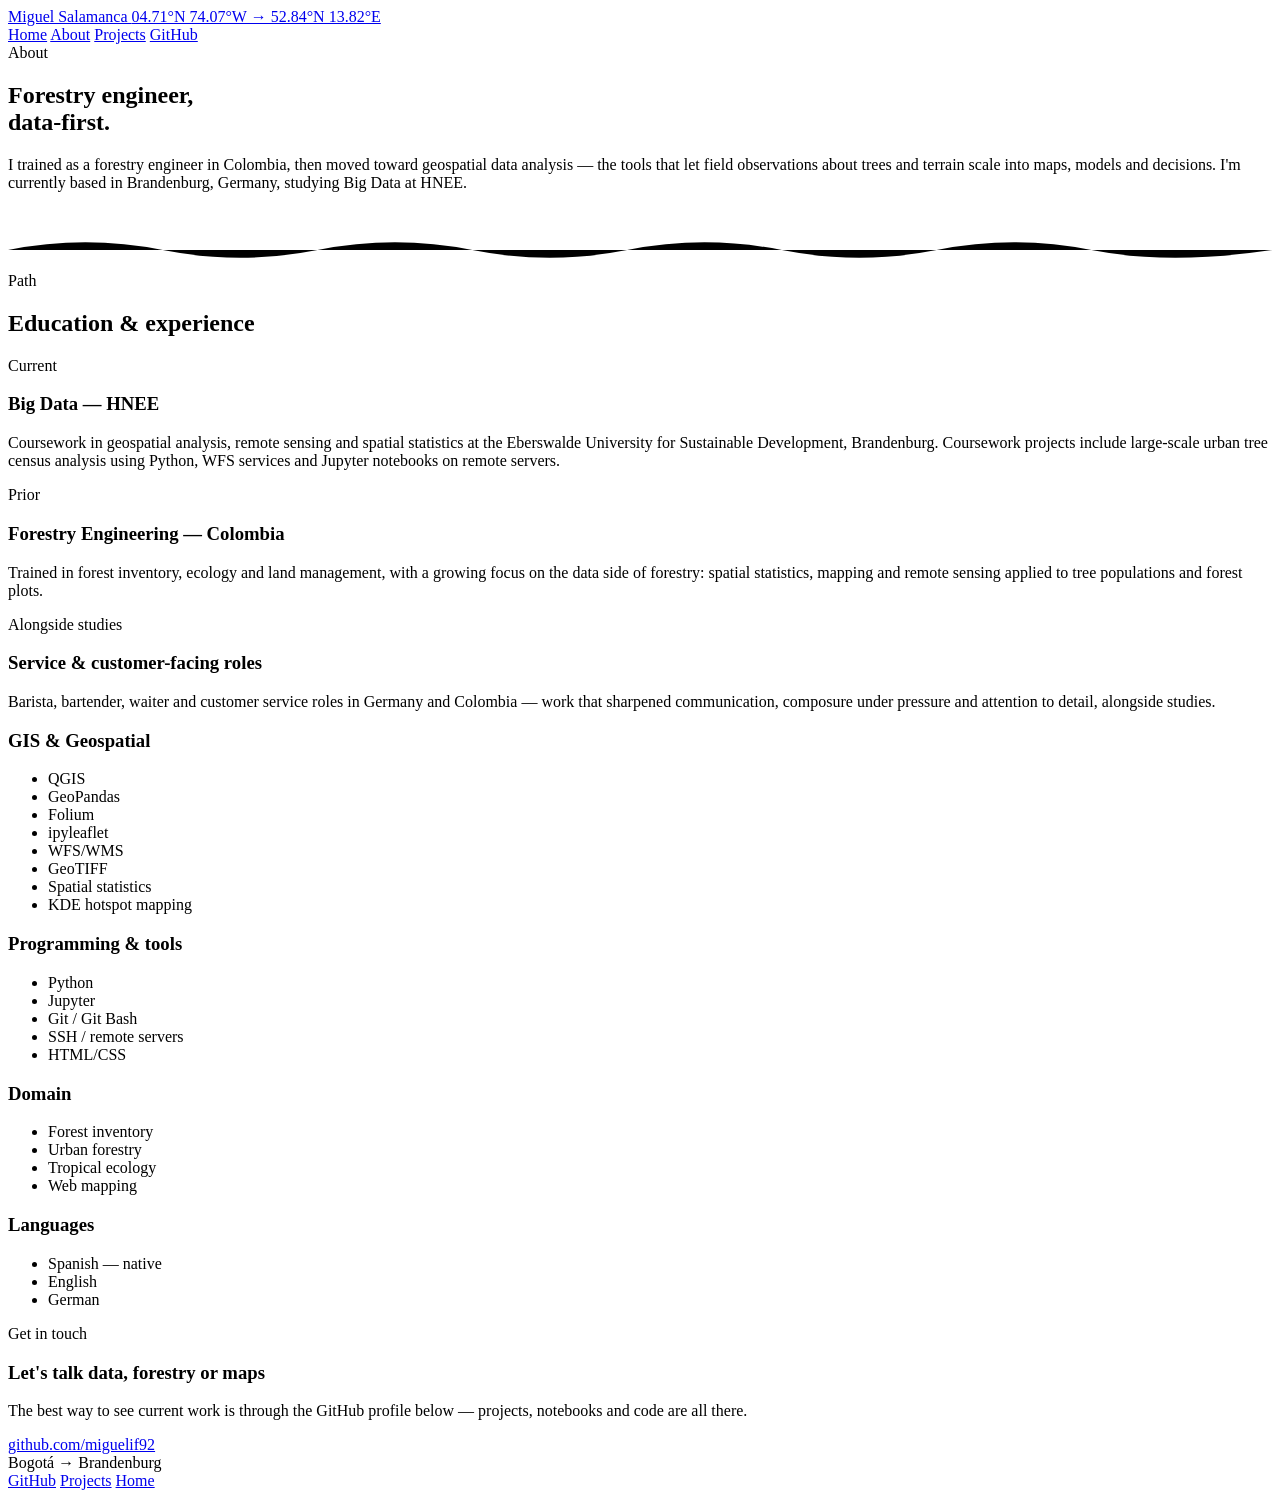
==== html/about.html @ d9f5d104 "Profile modification" ====
<!DOCTYPE html>
<html lang="en">
<head>
<meta charset="UTF-8">
<meta name="viewport" content="width=device-width, initial-scale=1.0">
<title>About — Miguel Salamanca</title>
<meta name="description" content="Background, skills and experience of Miguel Salamanca, forestry engineer and geospatial data analyst.">
<link rel="preconnect" href="https://fonts.googleapis.com">
<link href="https://fonts.googleapis.com/css2?family=Space+Grotesk:wght@500;600;700&family=Source+Serif+4:opsz,wght@8..60,400;8..60,600&family=IBM+Plex+Mono:wght@400;500&display=swap" rel="stylesheet">
<link rel="stylesheet" href="css/style.css">
</head>
<body>

<header class="site-header">
  <div class="wrap nav-inner">
    <a href="index.html" class="brand">Miguel Salamanca <span class="coord">04.71°N 74.07°W → 52.84°N 13.82°E</span></a>
    <nav class="primary">
      <a href="index.html">Home</a>
      <a href="about.html" class="active">About</a>
      <a href="projects.html">Projects</a>
      <a href="https://github.com/miguelif92" target="_blank" rel="noopener">GitHub</a>
    </nav>
  </div>
</header>

<main>
  <section class="hero wrap" style="padding-bottom: 24px;">
    <span class="eyebrow">About</span>
    <h1 style="max-width: 20ch;">Forestry engineer, data-first.</h1>
    <p class="lede">I trained as a forestry engineer in Colombia, then moved toward geospatial data analysis — the tools that let field observations about trees and terrain scale into maps, models and decisions. I'm currently based in Brandenburg, Germany, studying Big Data at HNEE.</p>
  </section>

  <svg class="contour wrap" viewBox="0 0 980 28" preserveAspectRatio="none">
    <path d="M0,14 Q60,2 120,14 T240,14 T360,14 T480,14 T600,14 T720,14 T840,14 T980,14"></path>
  </svg>

  <section class="wrap">
    <div class="two-col">
      <div>
        <div class="section-head">
          <span class="eyebrow">Path</span>
          <h2>Education &amp; experience</h2>
        </div>

        <div class="timeline-item">
          <span class="when">Current</span>
          <h3>Big Data — HNEE</h3>
          <p>Coursework in geospatial analysis, remote sensing and spatial statistics at the Eberswalde University for Sustainable Development, Brandenburg. Coursework projects include large-scale urban tree census analysis using Python, WFS services and Jupyter notebooks on remote servers.</p>
        </div>

        <div class="timeline-item">
          <span class="when">Prior</span>
          <h3>Forestry Engineering — Colombia</h3>
          <p>Trained in forest inventory, ecology and land management, with a growing focus on the data side of forestry: spatial statistics, mapping and remote sensing applied to tree populations and forest plots.</p>
        </div>

        <div class="timeline-item">
          <span class="when">Alongside studies</span>
          <h3>Service &amp; customer-facing roles</h3>
          <p>Barista, bartender, waiter and customer service roles in Germany and Colombia — work that sharpened communication, composure under pressure and attention to detail, alongside studies.</p>
        </div>
      </div>

      <div>
        <div class="skill-block">
          <h3>GIS &amp; Geospatial</h3>
          <ul class="skill-list">
            <li>QGIS</li>
            <li>GeoPandas</li>
            <li>Folium</li>
            <li>ipyleaflet</li>
            <li>WFS/WMS</li>
            <li>GeoTIFF</li>
            <li>Spatial statistics</li>
            <li>KDE hotspot mapping</li>
          </ul>
        </div>
        <div class="skill-block">
          <h3>Programming &amp; tools</h3>
          <ul class="skill-list">
            <li>Python</li>
            <li>Jupyter</li>
            <li>Git / Git Bash</li>
            <li>SSH / remote servers</li>
            <li>HTML/CSS</li>
          </ul>
        </div>
        <div class="skill-block">
          <h3>Domain</h3>
          <ul class="skill-list">
            <li>Forest inventory</li>
            <li>Urban forestry</li>
            <li>Tropical ecology</li>
            <li>Web mapping</li>
          </ul>
        </div>
        <div class="skill-block">
          <h3>Languages</h3>
          <ul class="skill-list">
            <li>Spanish — native</li>
            <li>English</li>
            <li>German</li>
          </ul>
        </div>
      </div>
    </div>
  </section>

  <section class="wrap" style="padding-top: 0;">
    <div class="card" style="max-width: 100%;">
      <span class="field">Get in touch</span>
      <h3>Let's talk data, forestry or maps</h3>
      <p>The best way to see current work is through the GitHub profile below — projects, notebooks and code are all there.</p>
      <a class="repo-link" href="https://github.com/miguelif92" target="_blank" rel="noopener">github.com/miguelif92</a>
    </div>
  </section>
</main>

<footer>
  <div class="wrap footer-inner">
    <span class="footer-note">Bogotá &rarr; Brandenburg</span>
    <div class="footer-links">
      <a href="https://github.com/miguelif92" target="_blank" rel="noopener">GitHub</a>
      <a href="projects.html">Projects</a>
      <a href="index.html">Home</a>
    </div>
  </div>
</footer>

</body>
</html>
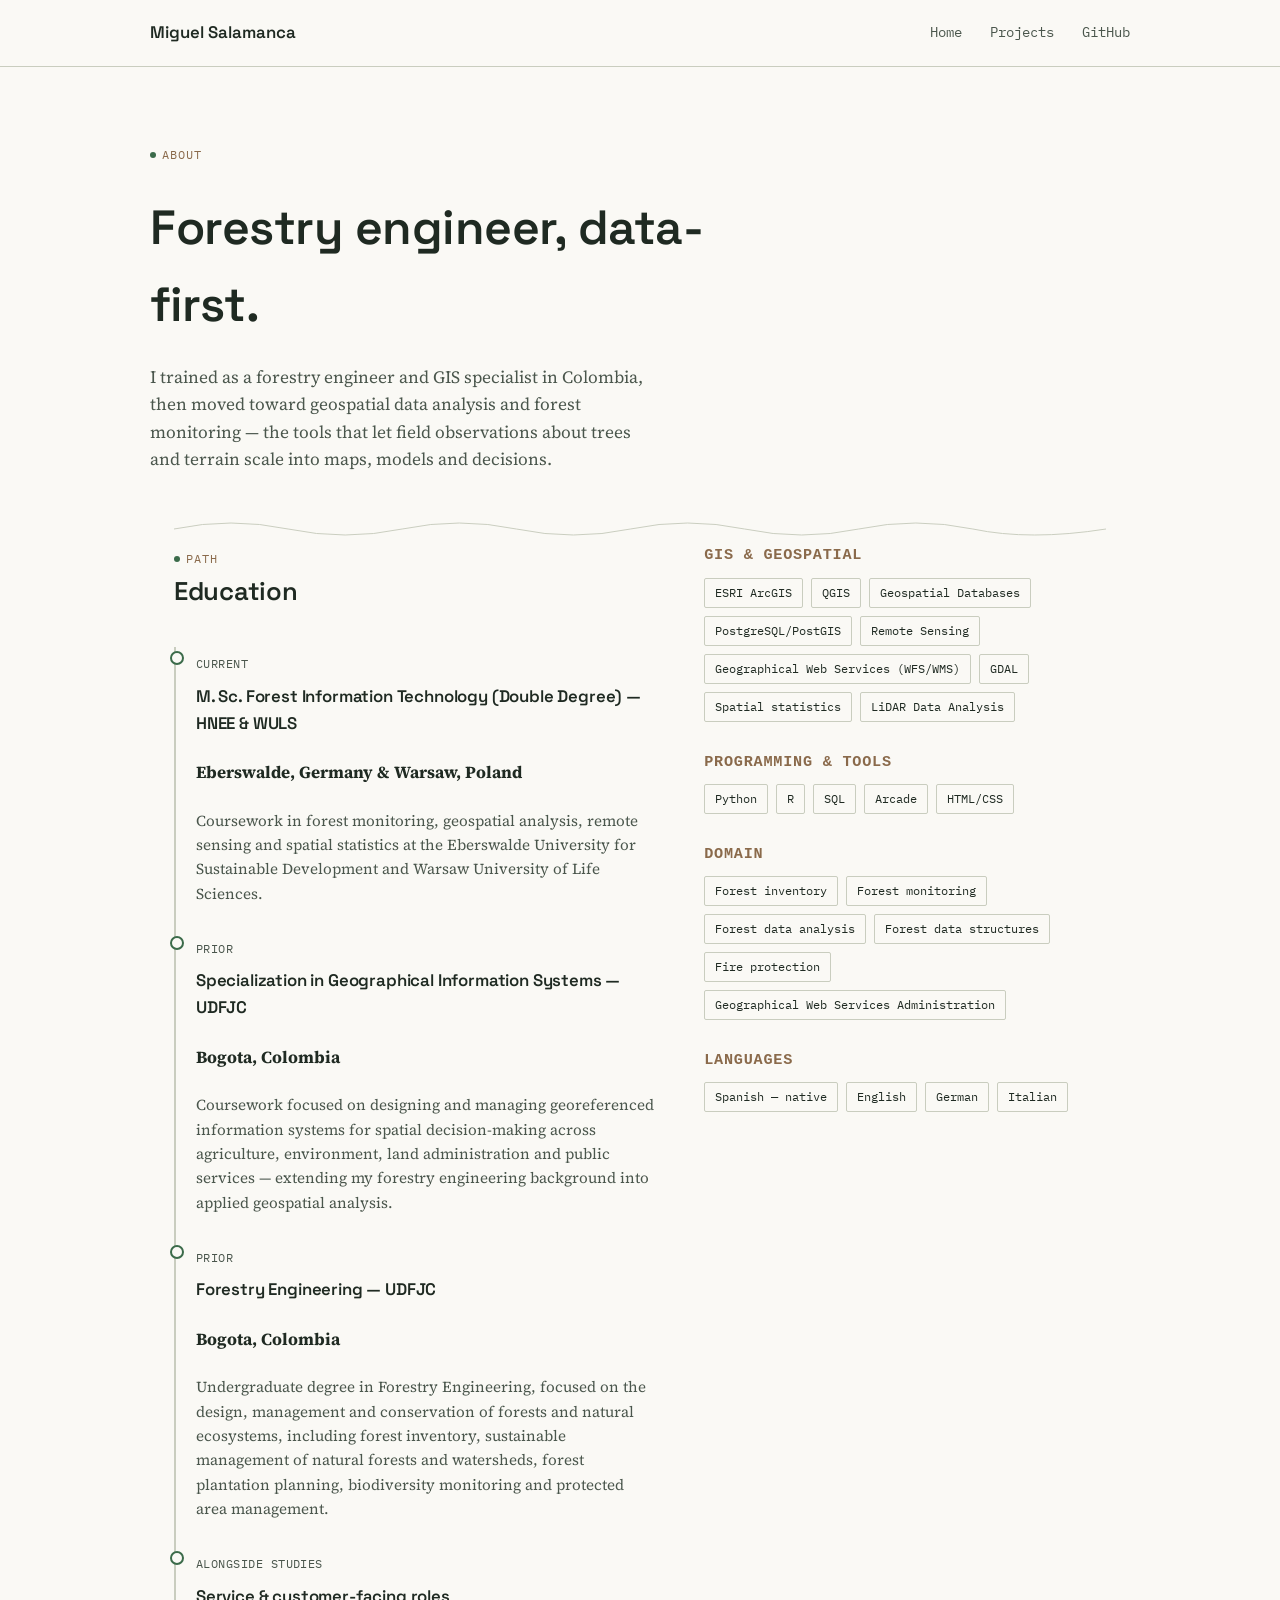
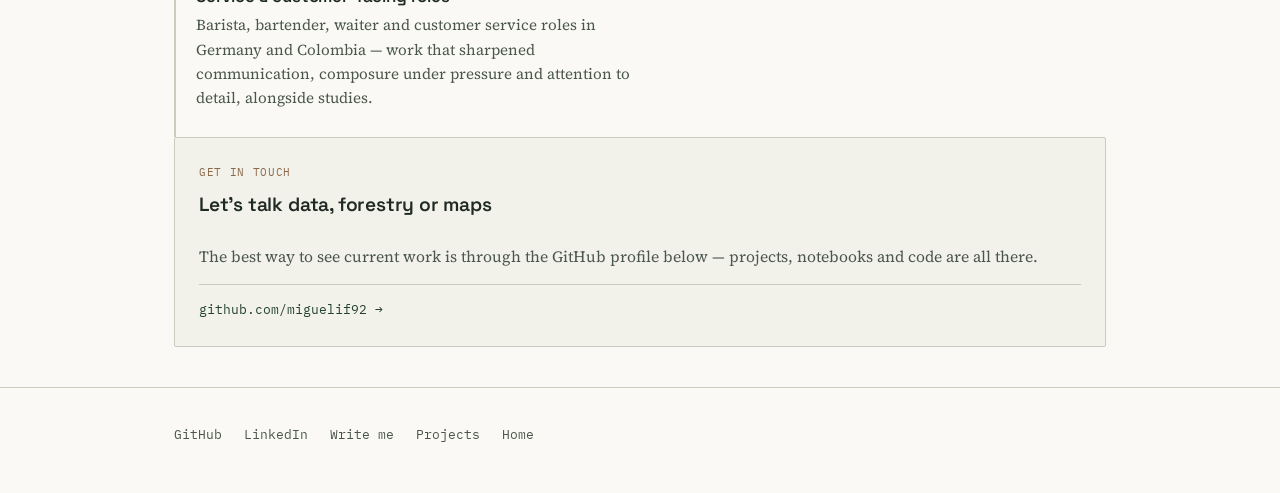
==== commit 29b55545: "About CV modification" ====
--- a/html/about.html
+++ b/html/about.html
@@ -7,17 +7,16 @@
 <meta name="description" content="Background, skills and experience of Miguel Salamanca, forestry engineer and geospatial data analyst.">
 <link rel="preconnect" href="https://fonts.googleapis.com">
 <link href="https://fonts.googleapis.com/css2?family=Space+Grotesk:wght@500;600;700&family=Source+Serif+4:opsz,wght@8..60,400;8..60,600&family=IBM+Plex+Mono:wght@400;500&display=swap" rel="stylesheet">
-<link rel="stylesheet" href="css/style.css">
+<link rel="stylesheet" href="../css/style.css">
 </head>
 <body>
 
 <header class="site-header">
   <div class="wrap nav-inner">
-    <a href="index.html" class="brand">Miguel Salamanca <span class="coord">04.71°N 74.07°W → 52.84°N 13.82°E</span></a>
+    <a href="index.html" class="brand">Miguel Salamanca</a>
     <nav class="primary">
       <a href="index.html">Home</a>
-      <a href="about.html" class="active">About</a>
-      <a href="projects.html">Projects</a>
+      <a href="html/projects.html">Projects</a>
       <a href="https://github.com/miguelif92" target="_blank" rel="noopener">GitHub</a>
     </nav>
   </div>
@@ -27,7 +26,7 @@
   <section class="hero wrap" style="padding-bottom: 24px;">
     <span class="eyebrow">About</span>
     <h1 style="max-width: 20ch;">Forestry engineer, data-first.</h1>
-    <p class="lede">I trained as a forestry engineer in Colombia, then moved toward geospatial data analysis — the tools that let field observations about trees and terrain scale into maps, models and decisions. I'm currently based in Brandenburg, Germany, studying Big Data at HNEE.</p>
+    <p class="lede">I trained as a forestry engineer and GIS specialist in Colombia, then moved toward geospatial data analysis and forest monitoring — the tools that let field observations about trees and terrain scale into maps, models and decisions. </p>
   </section>
 
   <svg class="contour wrap" viewBox="0 0 980 28" preserveAspectRatio="none">
@@ -39,19 +38,28 @@
       <div>
         <div class="section-head">
           <span class="eyebrow">Path</span>
-          <h2>Education &amp; experience</h2>
+          <h2>Education</h2>
         </div>
 
         <div class="timeline-item">
           <span class="when">Current</span>
-          <h3>Big Data — HNEE</h3>
-          <p>Coursework in geospatial analysis, remote sensing and spatial statistics at the Eberswalde University for Sustainable Development, Brandenburg. Coursework projects include large-scale urban tree census analysis using Python, WFS services and Jupyter notebooks on remote servers.</p>
+          <h3>M. Sc. Forest Information Technology (Double Degree) — HNEE &amp; WULS </h3>
+          <h4>Eberswalde, Germany &amp; Warsaw, Poland</h4>
+          <p>Coursework in forest monitoring, geospatial analysis, remote sensing and spatial statistics at the Eberswalde University for Sustainable Development and Warsaw University of Life Sciences.</p>
         </div>
 
         <div class="timeline-item">
           <span class="when">Prior</span>
-          <h3>Forestry Engineering — Colombia</h3>
-          <p>Trained in forest inventory, ecology and land management, with a growing focus on the data side of forestry: spatial statistics, mapping and remote sensing applied to tree populations and forest plots.</p>
+          <h3>Specialization in Geographical Information Systems — UDFJC</h3>
+          <h4>Bogota, Colombia</h4>
+          <p>Coursework focused on designing and managing georeferenced information systems for spatial decision-making across agriculture, environment, land administration and public services — extending my forestry engineering background into applied geospatial analysis. </p>
+        </div>
+
+        <div class="timeline-item">
+          <span class="when">Prior</span>
+          <h3>Forestry Engineering — UDFJC</h3>
+          <h4>Bogota, Colombia</h4>
+          <p>Undergraduate degree in Forestry Engineering, focused on the design, management and conservation of forests and natural ecosystems, including forest inventory, sustainable management of natural forests and watersheds, forest plantation planning, biodiversity monitoring and protected area management.</p>
         </div>
 
         <div class="timeline-item">
@@ -65,23 +73,24 @@
         <div class="skill-block">
           <h3>GIS &amp; Geospatial</h3>
           <ul class="skill-list">
+            <li>ESRI ArcGIS</li>
             <li>QGIS</li>
-            <li>GeoPandas</li>
-            <li>Folium</li>
-            <li>ipyleaflet</li>
-            <li>WFS/WMS</li>
-            <li>GeoTIFF</li>
+            <li>Geospatial Databases</li>
+            <li>PostgreSQL/PostGIS</li>
+            <li>Remote Sensing</li>
+            <li>Geographical Web Services (WFS/WMS)</li>
+            <li>GDAL</li>
             <li>Spatial statistics</li>
-            <li>KDE hotspot mapping</li>
+            <li>LiDAR Data Analysis</li>
           </ul>
         </div>
         <div class="skill-block">
           <h3>Programming &amp; tools</h3>
           <ul class="skill-list">
             <li>Python</li>
-            <li>Jupyter</li>
-            <li>Git / Git Bash</li>
-            <li>SSH / remote servers</li>
+            <li>R</li>
+            <li>SQL</li>
+            <li>Arcade</li>
             <li>HTML/CSS</li>
           </ul>
         </div>
@@ -89,9 +98,11 @@
           <h3>Domain</h3>
           <ul class="skill-list">
             <li>Forest inventory</li>
-            <li>Urban forestry</li>
-            <li>Tropical ecology</li>
-            <li>Web mapping</li>
+            <li>Forest monitoring</li>
+            <li>Forest data analysis</li>
+            <li>Forest data structures</li>
+            <li>Fire protection</li>
+            <li>Geographical Web Services Administration</li>
           </ul>
         </div>
         <div class="skill-block">
@@ -100,6 +111,7 @@
             <li>Spanish — native</li>
             <li>English</li>
             <li>German</li>
+            <li>Italian</li>
           </ul>
         </div>
       </div>
@@ -118,11 +130,12 @@
 
 <footer>
   <div class="wrap footer-inner">
-    <span class="footer-note">Bogotá &rarr; Brandenburg</span>
     <div class="footer-links">
       <a href="https://github.com/miguelif92" target="_blank" rel="noopener">GitHub</a>
+      <a href="https://www.linkedin.com/in/miguel-salamanca-rodriguez/?locale=en-US">LinkedIn</a>
+      <a href="mailto:miguelif4@gmail.com">Write me</a>
       <a href="projects.html">Projects</a>
-      <a href="index.html">Home</a>
+      <a href="../index.html">Home</a>
     </div>
   </div>
 </footer>
--- a/css/style.css
+++ b/css/style.css
@@ -0,0 +1,404 @@
+/* ============================================================
+   Miguel Salamanca — Portfolio
+   Design language: field survey / topographic map
+   ============================================================ */
+
+:root {
+  --bg: #faf9f5;
+  --paper: #f2f1ea;
+  --ink: #1f2a22;
+  --ink-soft: #4a564c;
+  --green: #3b6b4a;
+  --green-deep: #24422f;
+  --brown: #8a6a4b;
+  --blue: #2f5d8a;
+  --line: #c9cdbf;
+  --line-soft: #dfe2d8;
+
+  --font-display: "Space Grotesk", "Helvetica Neue", Arial, sans-serif;
+  --font-body: "Source Serif 4", Georgia, "Times New Roman", serif;
+  --font-mono: "IBM Plex Mono", "Courier New", monospace;
+
+  --max-w: 980px;
+}
+
+* { box-sizing: border-box; }
+
+html { scroll-behavior: smooth; }
+
+body {
+  margin: 0;
+  background: var(--bg);
+  color: var(--ink);
+  font-family: var(--font-body);
+  font-size: 17px;
+  line-height: 1.6;
+  -webkit-font-smoothing: antialiased;
+}
+
+img { max-width: 100%; display: block; }
+
+a {
+  color: var(--green-deep);
+  text-decoration-thickness: 1px;
+  text-underline-offset: 3px;
+}
+
+a:hover { color: var(--green); }
+
+a:focus-visible,
+button:focus-visible {
+  outline: 2px solid var(--blue);
+  outline-offset: 3px;
+}
+
+h1, h2, h3 {
+  font-family: var(--font-display);
+  font-weight: 600;
+  letter-spacing: -0.01em;
+  color: var(--ink);
+  margin: 0 0 0.4em 0;
+}
+
+.eyebrow {
+  font-family: var(--font-mono);
+  font-size: 0.78rem;
+  letter-spacing: 0.08em;
+  text-transform: uppercase;
+  color: var(--brown);
+  display: inline-flex;
+  align-items: center;
+  gap: 0.5em;
+}
+
+.eyebrow::before {
+  content: "";
+  width: 0.5em;
+  height: 0.5em;
+  border-radius: 50%;
+  background: var(--green);
+  display: inline-block;
+}
+
+.wrap {
+  max-width: var(--max-w);
+  margin: 0 auto;
+  padding: 0 24px;
+}
+
+/* ---------- Header / nav (map legend strip) ---------- */
+
+.site-header {
+  border-bottom: 1px solid var(--line);
+  background: var(--bg);
+  position: sticky;
+  top: 0;
+  z-index: 10;
+}
+
+.nav-inner {
+  display: flex;
+  align-items: center;
+  justify-content: space-between;
+  padding: 18px 0;
+}
+
+.brand {
+  font-family: var(--font-display);
+  font-weight: 600;
+  font-size: 1.05rem;
+  color: var(--ink);
+  text-decoration: none;
+  display: flex;
+  align-items: baseline;
+  gap: 0.5em;
+}
+
+.brand .coord {
+  font-family: var(--font-mono);
+  font-size: 0.7rem;
+  color: var(--ink-soft);
+  font-weight: 400;
+}
+
+nav.primary {
+  display: flex;
+  gap: 28px;
+  font-family: var(--font-mono);
+  font-size: 0.85rem;
+}
+
+nav.primary a {
+  color: var(--ink-soft);
+  text-decoration: none;
+  position: relative;
+  padding: 4px 0;
+}
+
+nav.primary a.active,
+nav.primary a:hover {
+  color: var(--green-deep);
+}
+
+nav.primary a.active::after {
+  content: "";
+  position: absolute;
+  left: 0; right: 0; bottom: -2px;
+  height: 2px;
+  background: var(--green);
+}
+
+/* ---------- Contour divider (signature motif) ---------- */
+
+.contour {
+  width: 100%;
+  height: 28px;
+  display: block;
+  color: var(--line);
+}
+
+.contour path { fill: none; stroke: currentColor; stroke-width: 1; }
+
+/* ---------- Hero ---------- */
+
+.hero {
+  padding: 72px 0 56px;
+  position: relative;
+}
+
+.hero h1 {
+  font-size: clamp(2.1rem, 4.4vw, 3rem);
+  max-width: 14ch;
+  margin-top: 0.5em;
+}
+
+.hero .role {
+  font-family: var(--font-mono);
+  font-size: 0.95rem;
+  color: var(--ink-soft);
+  margin-top: 10px;
+}
+
+.hero .lede {
+  max-width: 56ch;
+  margin-top: 20px;
+  color: var(--ink-soft);
+  font-size: 1.08rem;
+}
+
+.route-map {
+  margin-top: 40px;
+  width: 100%;
+  max-width: 560px;
+}
+
+.route-map .pin { fill: var(--green); }
+.route-map .path { fill: none; stroke: var(--brown); stroke-width: 1.4; stroke-dasharray: 3 4; }
+.route-map .label { font-family: var(--font-mono); font-size: 10px; fill: var(--ink-soft); }
+
+.cta-row {
+  margin-top: 36px;
+  display: flex;
+  gap: 16px;
+  flex-wrap: wrap;
+}
+
+.btn {
+  font-family: var(--font-mono);
+  font-size: 0.82rem;
+  text-decoration: none;
+  padding: 11px 20px;
+  border-radius: 2px;
+  display: inline-block;
+  letter-spacing: 0.02em;
+}
+
+.btn.primary {
+  background: var(--green-deep);
+  color: var(--bg);
+}
+
+.btn.primary:hover { background: var(--green); color: var(--bg); }
+
+.btn.ghost {
+  border: 1px solid var(--line);
+  color: var(--ink);
+}
+
+.btn.ghost:hover { border-color: var(--green); color: var(--green-deep); }
+
+/* ---------- Section scaffolding ---------- */
+
+section { padding: 56px 0; }
+
+.section-head {
+  margin-bottom: 36px;
+}
+
+.section-head h2 { font-size: 1.6rem; }
+
+/* ---------- Project cards ---------- */
+
+.project-grid {
+  display: grid;
+  grid-template-columns: repeat(auto-fit, minmax(280px, 1fr));
+  gap: 28px;
+}
+
+.card {
+  border: 1px solid var(--line);
+  background: var(--paper);
+  padding: 26px 24px;
+  border-radius: 2px;
+  display: flex;
+  flex-direction: column;
+}
+
+.card .field {
+  font-family: var(--font-mono);
+  font-size: 0.7rem;
+  color: var(--brown);
+  text-transform: uppercase;
+  letter-spacing: 0.06em;
+}
+
+.card h3 {
+  font-size: 1.2rem;
+  margin-top: 8px;
+}
+
+.card p { color: var(--ink-soft); font-size: 0.98rem; flex-grow: 1; }
+
+.tags {
+  display: flex;
+  flex-wrap: wrap;
+  gap: 8px;
+  margin: 16px 0 18px;
+}
+
+.tag {
+  font-family: var(--font-mono);
+  font-size: 0.7rem;
+  border: 1px solid var(--line);
+  padding: 3px 9px;
+  border-radius: 2px;
+  color: var(--ink-soft);
+}
+
+.card .repo-link {
+  font-family: var(--font-mono);
+  font-size: 0.82rem;
+  text-decoration: none;
+  color: var(--green-deep);
+  border-top: 1px solid var(--line);
+  padding-top: 14px;
+  margin-top: auto;
+}
+
+.card .repo-link:hover { color: var(--green); }
+
+.card .repo-link::after { content: " \2192"; }
+
+/* ---------- About / CV page ---------- */
+
+.two-col {
+  display: grid;
+  grid-template-columns: 1.2fr 1fr;
+  gap: 48px;
+}
+
+@media (max-width: 720px) {
+  .two-col { grid-template-columns: 1fr; }
+}
+
+.skill-block { margin-bottom: 28px; }
+
+.skill-block h3 {
+  font-size: 0.95rem;
+  font-family: var(--font-mono);
+  text-transform: uppercase;
+  letter-spacing: 0.05em;
+  color: var(--brown);
+  margin-bottom: 10px;
+}
+
+.skill-list {
+  list-style: none;
+  padding: 0;
+  margin: 0;
+  display: flex;
+  flex-wrap: wrap;
+  gap: 8px;
+}
+
+.skill-list li {
+  font-family: var(--font-mono);
+  font-size: 0.78rem;
+  border: 1px solid var(--line);
+  padding: 4px 10px;
+  border-radius: 2px;
+}
+
+.timeline-item {
+  border-left: 2px solid var(--line);
+  padding: 2px 0 26px 20px;
+  position: relative;
+}
+
+.timeline-item::before {
+  content: "";
+  position: absolute;
+  left: -6px; top: 4px;
+  width: 10px; height: 10px;
+  border-radius: 50%;
+  background: var(--bg);
+  border: 2px solid var(--green);
+}
+
+.timeline-item .when {
+  font-family: var(--font-mono);
+  font-size: 0.72rem;
+  color: var(--ink-soft);
+  text-transform: uppercase;
+  letter-spacing: 0.04em;
+}
+
+.timeline-item h3 { font-size: 1.05rem; margin: 6px 0 4px; }
+.timeline-item p { color: var(--ink-soft); margin: 0; font-size: 0.95rem; }
+
+/* ---------- Footer ---------- */
+
+footer {
+  border-top: 1px solid var(--line);
+  padding: 36px 0 48px;
+  margin-top: 40px;
+}
+
+.footer-inner {
+  display: flex;
+  justify-content: space-between;
+  align-items: center;
+  flex-wrap: wrap;
+  gap: 16px;
+}
+
+.footer-links {
+  display: flex;
+  gap: 22px;
+  font-family: var(--font-mono);
+  font-size: 0.82rem;
+}
+
+.footer-links a { color: var(--ink-soft); text-decoration: none; }
+.footer-links a:hover { color: var(--green-deep); }
+
+.footer-note {
+  font-family: var(--font-mono);
+  font-size: 0.72rem;
+  color: var(--ink-soft);
+}
+
+@media (max-width: 640px) {
+  nav.primary { gap: 16px; }
+  .brand .coord { display: none; }
+}
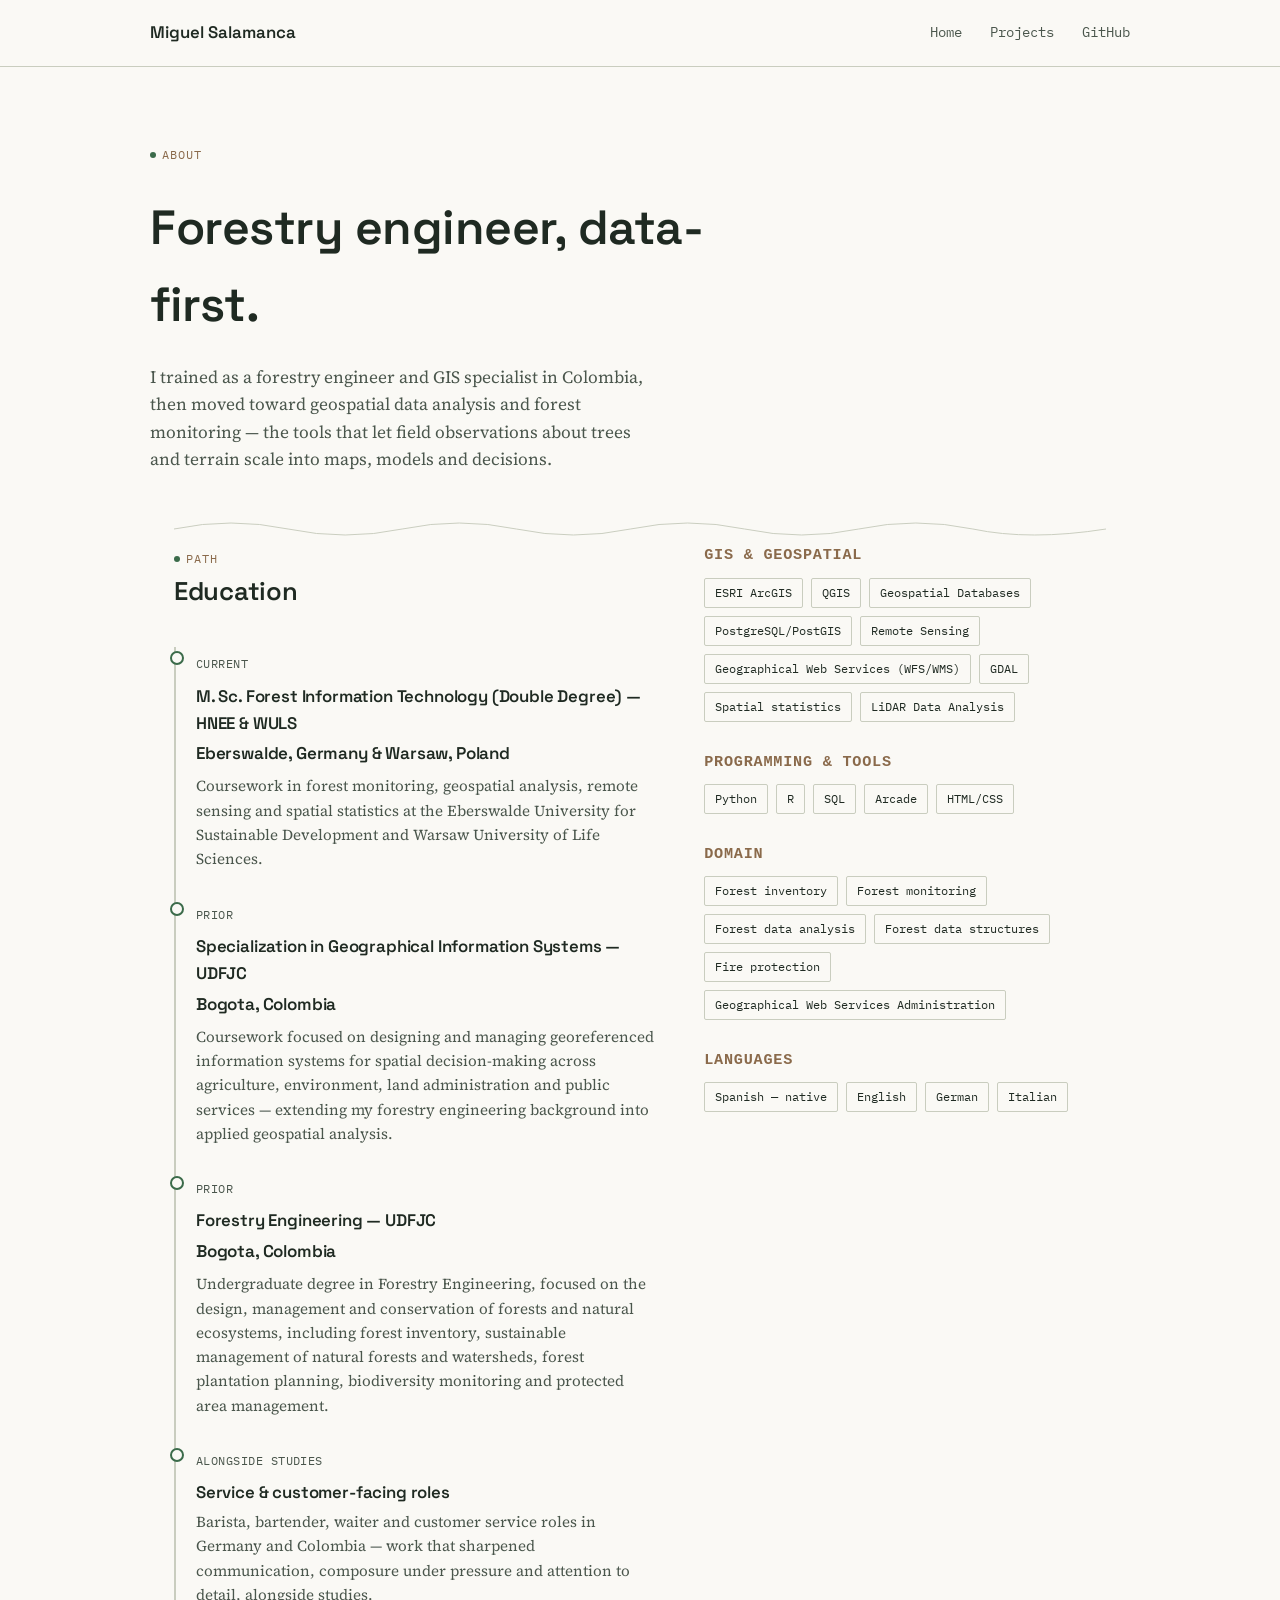
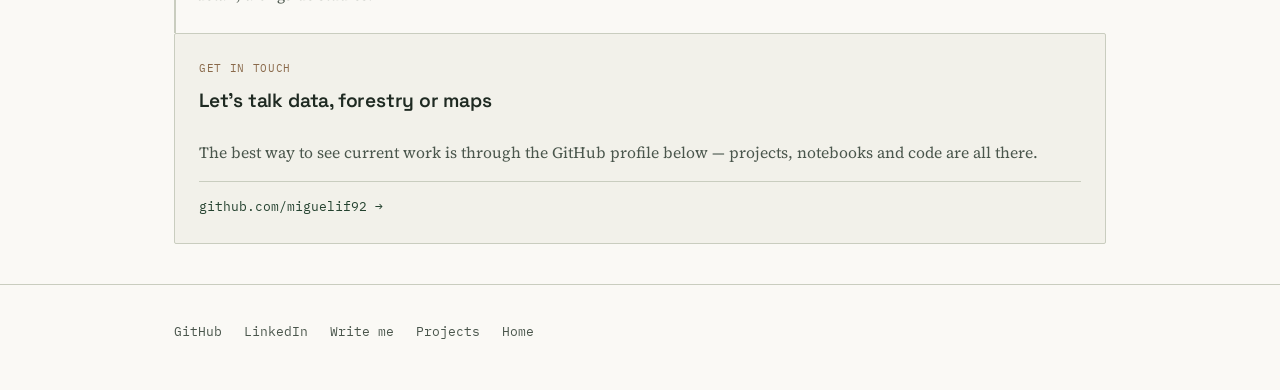
==== commit d26c196f: "Update links in about.html to use relative paths Signed-off-by: Miguel Salamanca <miguelif4@gmail.co" ====
--- a/html/about.html
+++ b/html/about.html
@@ -13,9 +13,9 @@
 
 <header class="site-header">
   <div class="wrap nav-inner">
-    <a href="index.html" class="brand">Miguel Salamanca</a>
+    <a href="../index.html" class="brand">Miguel Salamanca</a>
     <nav class="primary">
-      <a href="index.html">Home</a>
+      <a href="../index.html">Home</a>
       <a href="html/projects.html">Projects</a>
       <a href="https://github.com/miguelif92" target="_blank" rel="noopener">GitHub</a>
     </nav>
--- a/css/style.css
+++ b/css/style.css
@@ -52,7 +52,7 @@
   outline-offset: 3px;
 }
 
-h1, h2, h3 {
+h1, h2, h3, h4 {
   font-family: var(--font-display);
   font-weight: 600;
   letter-spacing: -0.01em;
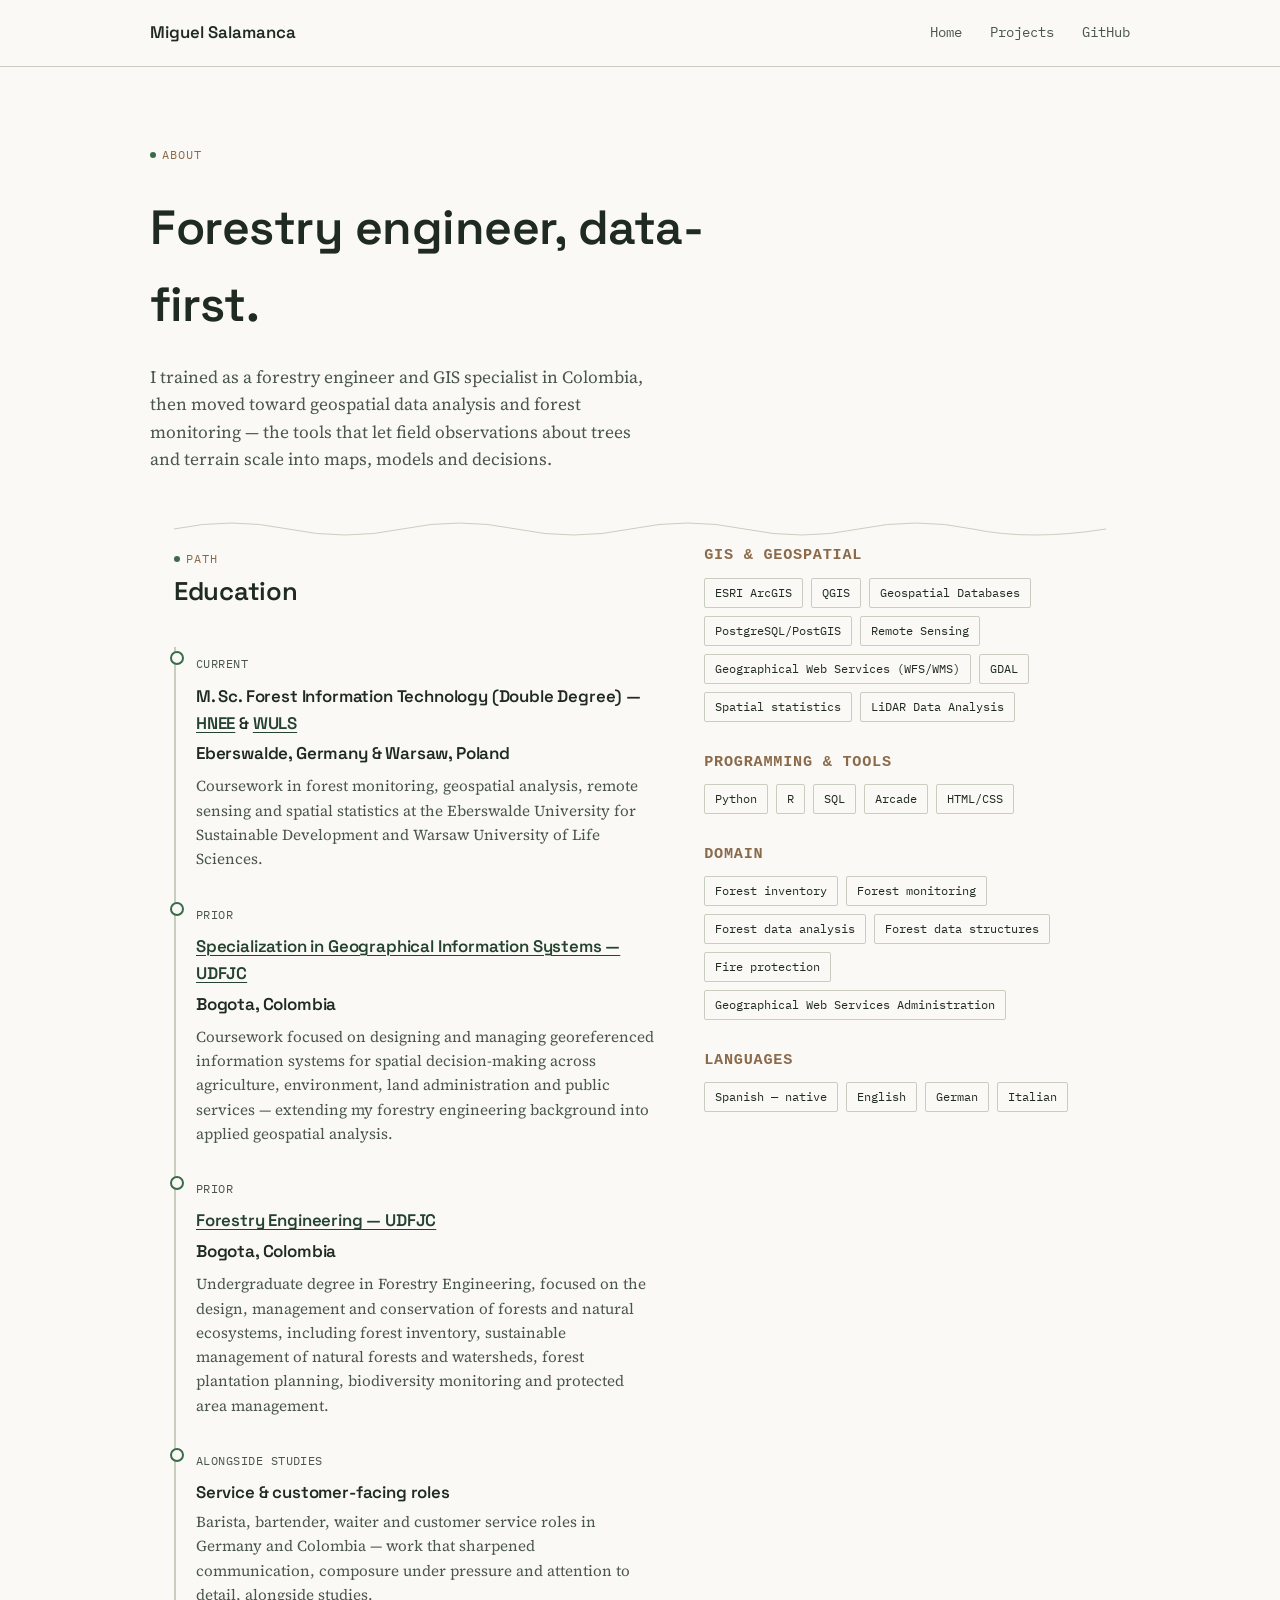
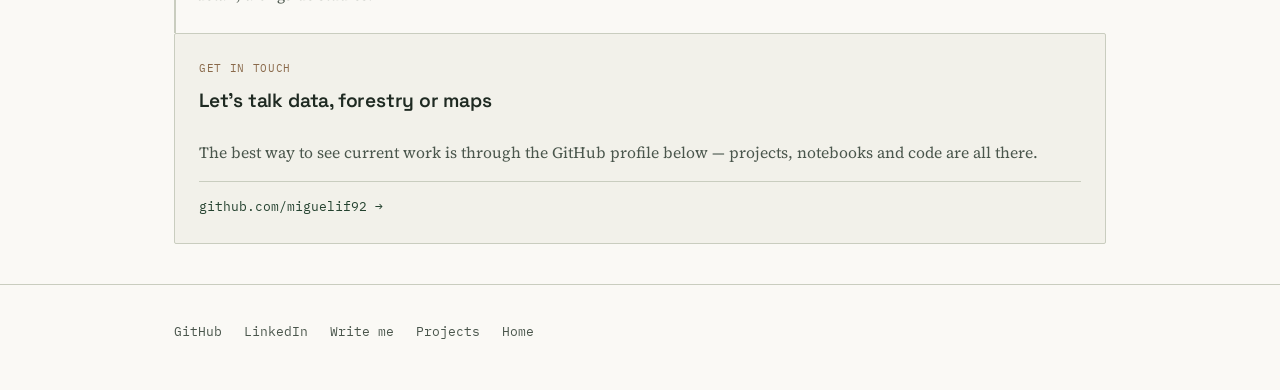
==== commit fa1d1096: "Modified links in cv" ====
--- a/html/about.html
+++ b/html/about.html
@@ -16,7 +16,7 @@
     <a href="../index.html" class="brand">Miguel Salamanca</a>
     <nav class="primary">
       <a href="../index.html">Home</a>
-      <a href="html/projects.html">Projects</a>
+      <a href="projects.html">Projects</a>
       <a href="https://github.com/miguelif92" target="_blank" rel="noopener">GitHub</a>
     </nav>
   </div>
@@ -43,21 +43,21 @@
 
         <div class="timeline-item">
           <span class="when">Current</span>
-          <h3>M. Sc. Forest Information Technology (Double Degree) — HNEE &amp; WULS </h3>
+          <h3>M. Sc. Forest Information Technology (Double Degree) — <a href="https://www.hnee.de/en/studies/master/forest-information-technology" target="_blank" rel="noopener">HNEE</a> &amp; <a href="https://www.wuls.pl/en/studies/master/forest-information-technology" target="_blank" rel="noopener">WULS</a> </h3>
           <h4>Eberswalde, Germany &amp; Warsaw, Poland</h4>
           <p>Coursework in forest monitoring, geospatial analysis, remote sensing and spatial statistics at the Eberswalde University for Sustainable Development and Warsaw University of Life Sciences.</p>
         </div>
 
         <div class="timeline-item">
           <span class="when">Prior</span>
-          <h3>Specialization in Geographical Information Systems — UDFJC</h3>
+          <h3><a href="https://facingenieria.udistrital.edu.co/posgeo/index.php/" target="_blank" rel="noopener">Specialization in Geographical Information Systems — UDFJC</a></h3>
           <h4>Bogota, Colombia</h4>
           <p>Coursework focused on designing and managing georeferenced information systems for spatial decision-making across agriculture, environment, land administration and public services — extending my forestry engineering background into applied geospatial analysis. </p>
         </div>
 
         <div class="timeline-item">
           <span class="when">Prior</span>
-          <h3>Forestry Engineering — UDFJC</h3>
+          <h3><a href="https://fambiental.udistrital.edu.co/ingforestal/index.php/" target="_blank" rel="noopener">Forestry Engineering — UDFJC</a></h3>
           <h4>Bogota, Colombia</h4>
           <p>Undergraduate degree in Forestry Engineering, focused on the design, management and conservation of forests and natural ecosystems, including forest inventory, sustainable management of natural forests and watersheds, forest plantation planning, biodiversity monitoring and protected area management.</p>
         </div>
--- a/css/style.css
+++ b/css/style.css
@@ -402,3 +402,23 @@
   nav.primary { gap: 16px; }
   .brand .coord { display: none; }
 }
+
+.section-bg {
+  position: relative;
+  background-size: cover;
+  background-position: center;
+  border-radius: 2px;
+  padding: 40px 32px;
+  overflow: hidden;
+}
+.section-bg::before {
+  content: "";
+  position: absolute;
+  inset: 0;
+  background: rgba(250, 249, 245, 0.88);
+  z-index: 0;
+}
+.section-bg > * {
+  position: relative;
+  z-index: 1;
+}
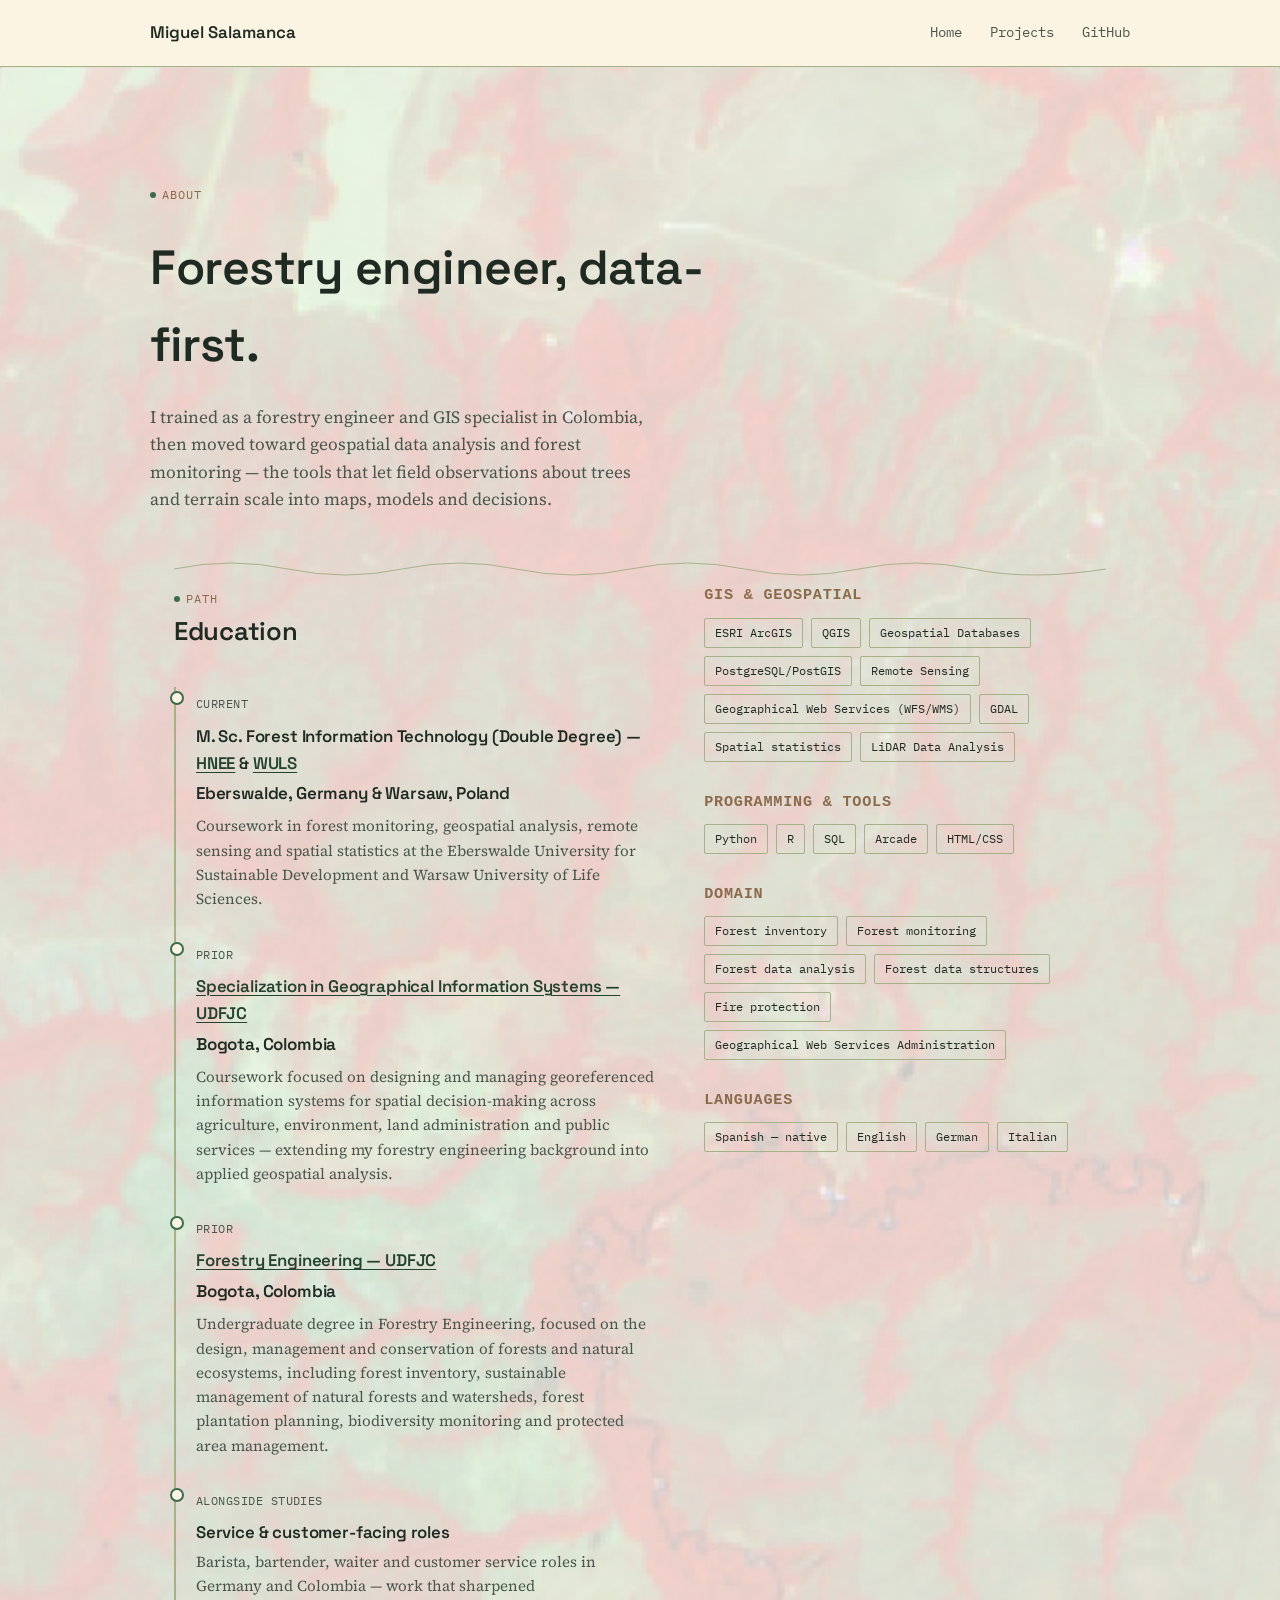
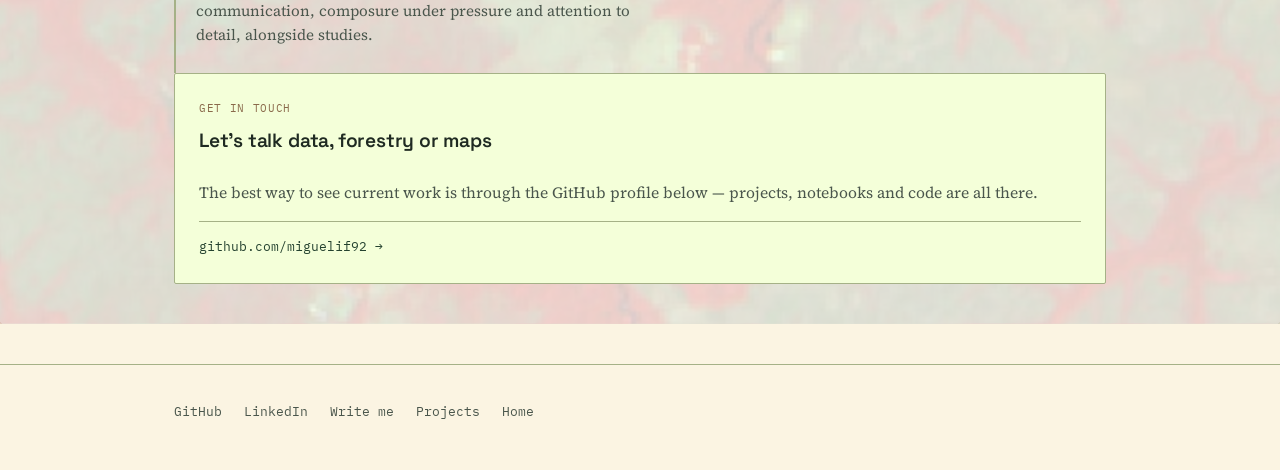
==== commit 1275a8f1: "Update About once again" ====
--- a/html/about.html
+++ b/html/about.html
@@ -22,7 +22,7 @@
   </div>
 </header>
 
-<main>
+<main class="main-bg" style="background-image: url('../img/riparian.jpg');">
   <section class="hero wrap" style="padding-bottom: 24px;">
     <span class="eyebrow">About</span>
     <h1 style="max-width: 20ch;">Forestry engineer, data-first.</h1>
--- a/css/style.css
+++ b/css/style.css
@@ -4,16 +4,16 @@
    ============================================================ */
 
 :root {
-  --bg: #faf9f5;
-  --paper: #f2f1ea;
+  --bg: #fbf4e2;
+  --paper: #f4ffd9;
   --ink: #1f2a22;
   --ink-soft: #4a564c;
   --green: #3b6b4a;
   --green-deep: #24422f;
   --brown: #8a6a4b;
   --blue: #2f5d8a;
-  --line: #c9cdbf;
-  --line-soft: #dfe2d8;
+  --line: #a5b187;
+  --line-soft: #e6ffaa;
 
   --font-display: "Space Grotesk", "Helvetica Neue", Arial, sans-serif;
   --font-body: "Source Serif 4", Georgia, "Times New Roman", serif;
@@ -415,10 +415,30 @@
   content: "";
   position: absolute;
   inset: 0;
-  background: rgba(250, 249, 245, 0.88);
+  background: rgba(250, 249, 245, 0.81);
   z-index: 0;
 }
 .section-bg > * {
   position: relative;
   z-index: 1;
 }
+
+.main-bg {
+  position: relative;
+  background-size: cover;
+  background-position: center;
+  border-radius: 2px;
+  padding: 40px 32px;
+  overflow: hidden;
+}
+.main-bg::before {
+  content: "";
+  position: absolute;
+  inset: 0;
+  background: rgba(250, 249, 245, 0.81);
+  z-index: 0;
+}
+.main-bg > * {
+  position: relative;
+  z-index: 1;
+}
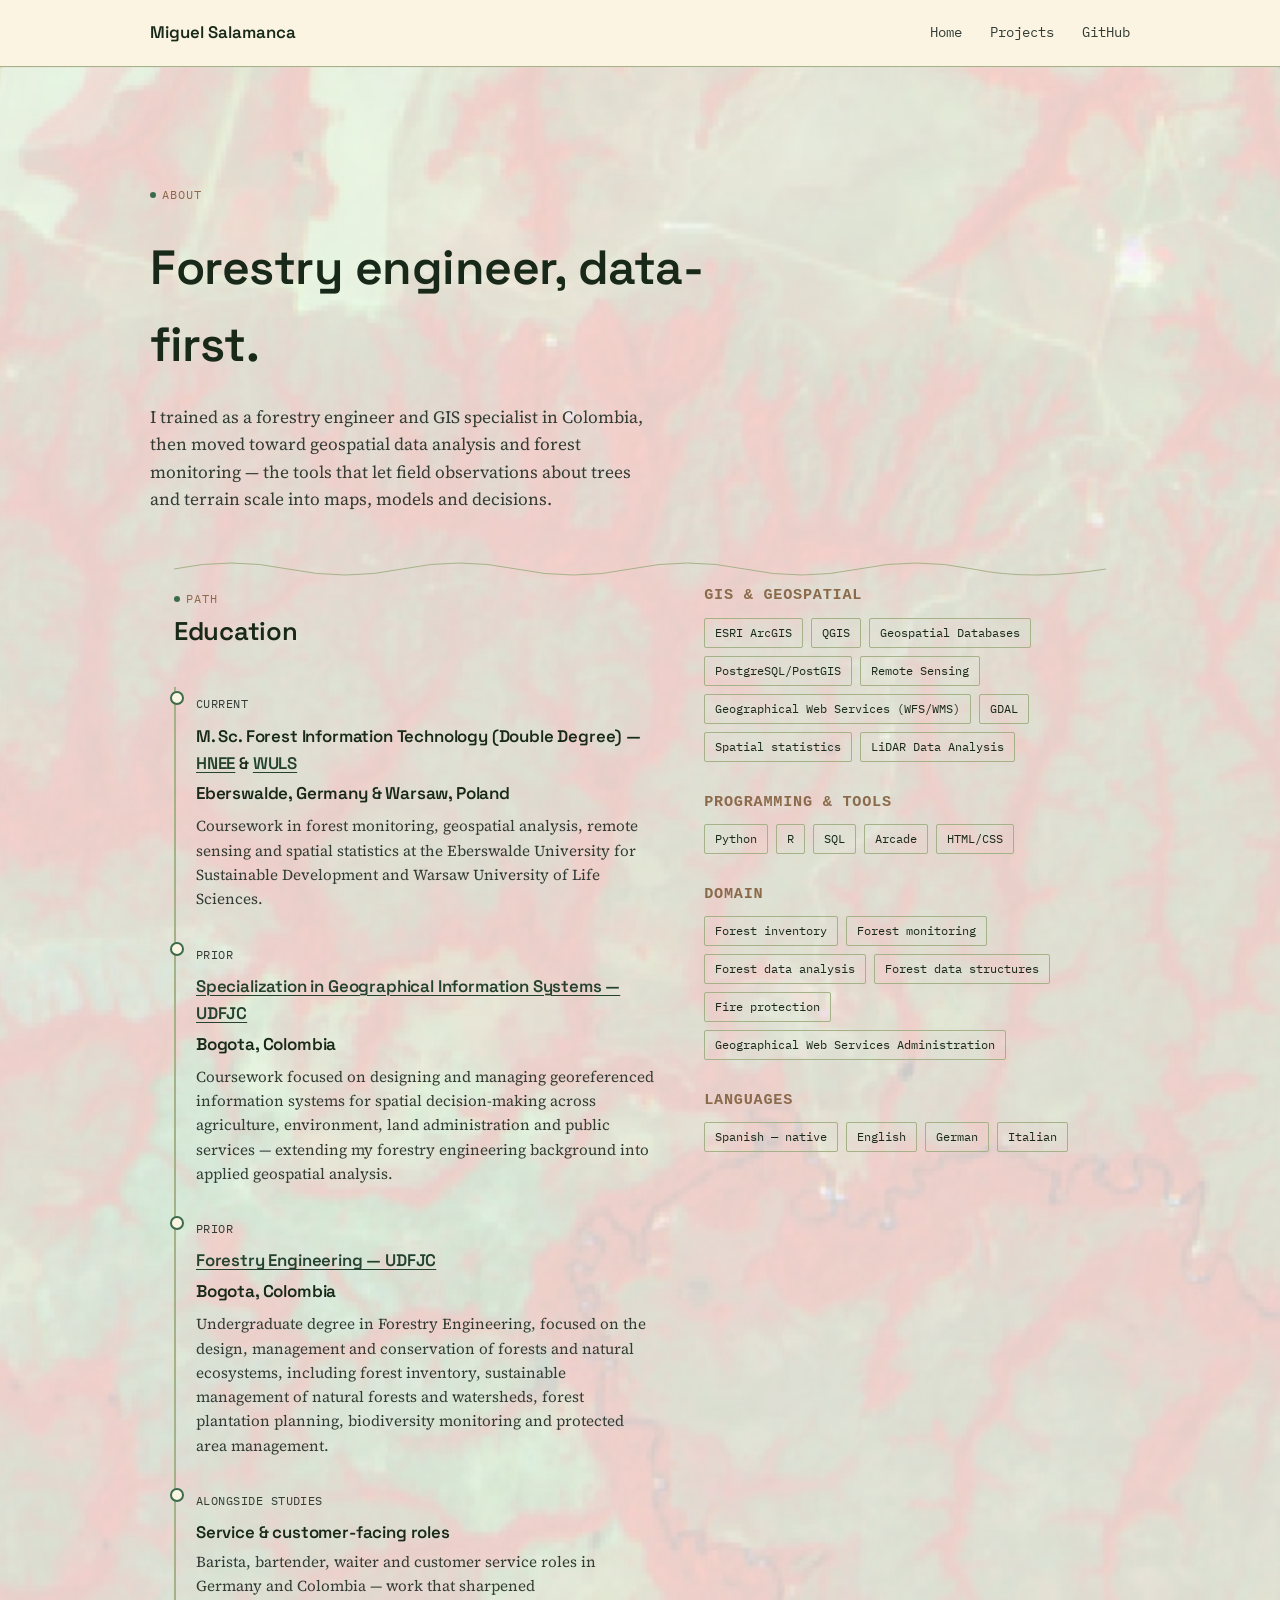
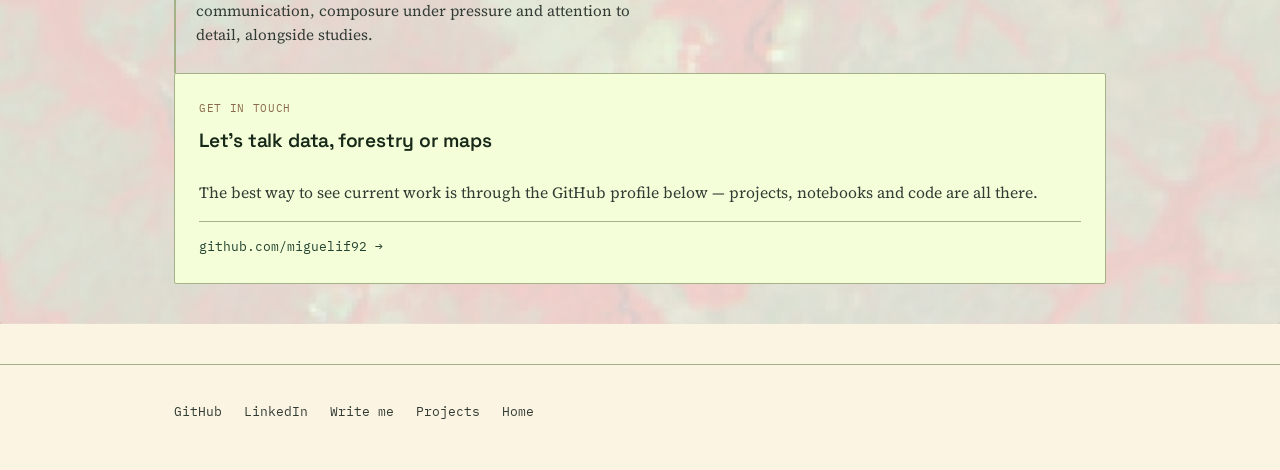
==== commit 42fafb65: "Icon added to webpages" ====
--- a/html/about.html
+++ b/html/about.html
@@ -7,6 +7,7 @@
 <meta name="description" content="Background, skills and experience of Miguel Salamanca, forestry engineer and geospatial data analyst.">
 <link rel="preconnect" href="https://fonts.googleapis.com">
 <link href="https://fonts.googleapis.com/css2?family=Space+Grotesk:wght@500;600;700&family=Source+Serif+4:opsz,wght@8..60,400;8..60,600&family=IBM+Plex+Mono:wght@400;500&display=swap" rel="stylesheet">
+<link rel="icon" type="image/png" href="../img/condor_icon.png">
 <link rel="stylesheet" href="../css/style.css">
 </head>
 <body>
--- a/css/style.css
+++ b/css/style.css
@@ -6,8 +6,8 @@
 :root {
   --bg: #fbf4e2;
   --paper: #f4ffd9;
-  --ink: #1f2a22;
-  --ink-soft: #4a564c;
+  --ink: #182919;
+  --ink-soft: #323c34;
   --green: #3b6b4a;
   --green-deep: #24422f;
   --brown: #8a6a4b;
